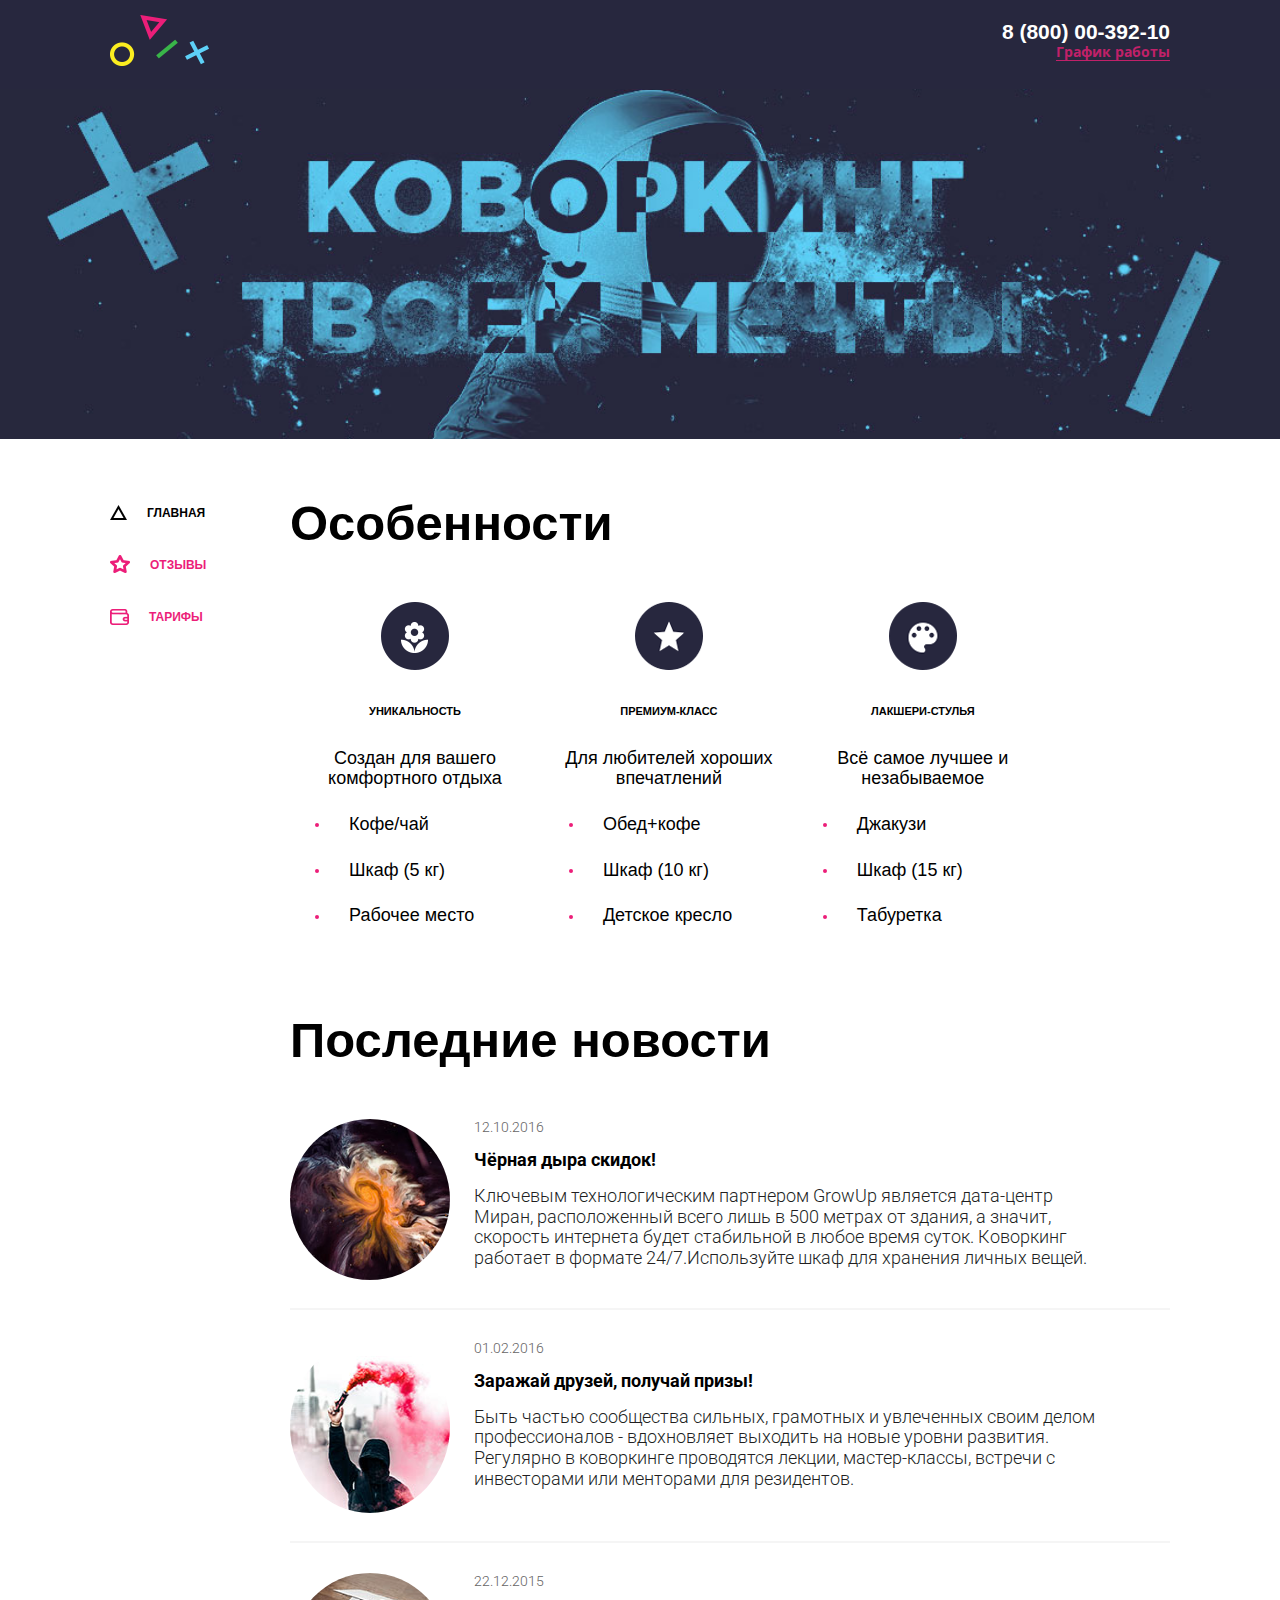
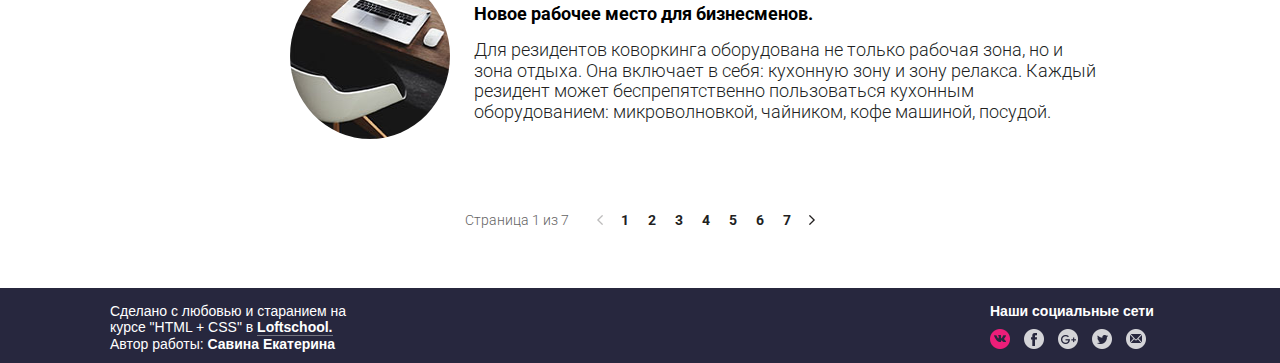
==== index.html @ 39c8d222 "feed.html" ====
<!DOCTYPE html>
<html lang="ru">
<head>
	<meta charset="UTF-8">
	<title>Document</title>
	<link rel="stylesheet" href="css/normalize.css">
	<link rel="stylesheet" href="css/main.css">
	<link href="https://fonts.googleapis.com/css?family=Open+Sans:400,700&amp;subset=cyrillic" rel="stylesheet">
	<link href="https://fonts.googleapis.com/css?family=Roboto:300,400,700&amp;subset=cyrillic" rel="stylesheet">
</head>
<body>
	<div class="wrapper">

		<header class="header">
			<div class="container">
				<a href="#" class="logo">
					<img src="img/logo/logo.png" height="51" width="99" alt="logo" class="logo__img">
				</a>
				<div class="contacts">
					<a href="tel:88000039210" class="contacts__phone">8 (800) 00-392-10</a>
					<button class="contacts__shed">График работы</button>
				</div>
			</div>
		</header>

		<div class="background"></div>

		<div class="container">
			<aside class="menu">
				<ul class="menu__list">
					<li class="menu__item"><a href="#" class="menu__link menu__link--main menu__link--active">Главная</a></li>
					<li class="menu__item"><a href="feed.html" class="menu__link menu__link--feed">Отзывы</a></li>
					<li class="menu__item"><a href="#" class="menu__link menu__link--wallet">Тарифы</a></li>
				</ul>
			</aside>
		</div>

		<main class="main">
			<div class="container clearfix">
				<div class="features">
					<h1 class="main-title">Особенности</h1>
					<div class="features__item features__item--unique">
						<span class="features__title">Уникальность</span>
						<p class="features__descr">Создан для вашего комфортного отдыха</p>
						<ul class="features__list">
							<li class="features__point">Кофе/чай</li>
							<li class="features__point">Шкаф (5 кг)</li>
							<li class="features__point">Рабочее место</li>
						</ul>
					</div>
					<div class="features__item features__item--premium">
						<span class="features__title">Премиум-класс</span>
						<p class="features__descr">Для любителей хороших впечатлений</p>
						<ul class="features__list">
							<li class="features__point">Обед+кофе</li>
							<li class="features__point">Шкаф (10 кг)</li>
							<li class="features__point">Детское кресло</li>
						</ul>
					</div>
					<div class="features__item features__item--luxury">
						<span class="features__title">Лакшери-стулья</span>
						<p class="features__descr">Всё самое лучшее и незабываемое</p>
						<ul class="features__list">
							<li class="features__point">Джакузи</li>
							<li class="features__point">Шкаф (15 кг)</li>
							<li class="features__point">Табуретка</li>
						</ul>
					</div>
				</div>
				<div class="news">
					<h1 class="main-title">Последние новости</h1>
					<ul class="news__list">
						<li class="news__item">
							<img src="img/content/news-1.jpg" alt="" class="news__img">
							<div class="news__descr">
								<span class="news__date">12.10.2016</span>
								<h2 class="news__title">Чёрная дыра скидок!</h2>
								<p class="news__text">Ключевым технологическим партнером GrowUp является дата-центр Миран, расположенный всего лишь в 500 метрах от здания, а значит, скорость интернета будет стабильной в любое время суток. Коворкинг работает в формате 24/7.Используйте шкаф для хранения личных вещей.</p>
							</div>
						</li>
						<li class="news__item">
							<img src="img/content/news-2.jpg" height="173" width="173" alt="" class="news__img">
							<div class="news__descr">
								<span class="news__date">01.02.2016</span>
								<h2 class="news__title">Заражай друзей, получай призы!</h2>
								<p class="news__text">Быть частью сообщества сильных, грамотных и увлеченных своим делом профессионалов - вдохновляет выходить на новые уровни развития. Регулярно в коворкинге проводятся лекции, мастер-классы, встречи с инвесторами или менторами для резидентов.</p>
							</div>
						</li>
						<li class="news__item">
							<img src="img/content/news-3.jpg" height="166" width="166" alt="" class="news__img">
							<div class="news__descr">
								<span class="news__date">22.12.2015</span>
								<h2 class="news__title">Новое рабочее место для бизнесменов.</h2>
								<p class="news__text">Для резидентов коворкинга оборудована не только рабочая зона, но и зона отдыха. Она включает в себя: кухонную зону и зону релакса.
								Каждый резидент может беспрепятственно пользоваться кухонным оборудованием: микроволновкой, чайником, кофе машиной, посудой.</p>
							</div>
						</li>
					</ul>
				</div>
				<div class="pag">
					<p class="pag__descr">Страница 1 из 7</p>
					<nav class="pag__numbers">
						<ul class="pag__list">
							<li class="pag__item"><a href="#" class="pag__link">1</a></li>
							<li class="pag__item"><a href="#" class="pag__link">2</a></li>
							<li class="pag__item"><a href="#" class="pag__link">3</a></li>
							<li class="pag__item"><a href="#" class="pag__link">4</a></li>
							<li class="pag__item"><a href="#" class="pag__link">5</a></li>
							<li class="pag__item"><a href="#" class="pag__link">6</a></li>
							<li class="pag__item"><a href="#" class="pag__link">7</a></li>
						</ul>
					</nav>
				</div>
			</div>
		</main>

		<footer class="footer">
			<div class="container clearfix">
				<div class="footer__text">
					<p class="author">Сделано с любовью и старанием на курсе "HTML + CSS" в <span class="author--bold author--border">Loftschool.</span></p> 
					<p class="author">Автор работы: <span class="author--bold">Савина Екатерина</span></p>
				</div>
				<a href="#" class="logo logo--footer">
					<img src="img/logo/logo.png" height="51" width="99" alt="logo" class="logo__img logo__img--footer">
				</a>
				<div class="social">
					<ul class="social__list">Наши социальные сети
						<li class="social__item"><a href="" class="social__item social__item--vk"></a></li>
						<li class="social__item"><a href="" class="social__item social__item--fb"></a></li>
						<li class="social__item"><a href="" class="social__item social__item--gg"></a></li>
						<li class="social__item"><a href="" class="social__item social__item--tw"></a></li>
						<li class="social__item"><a href="" class="social__item social__item--mail"></a></li>
					</ul>
				</div>
			</div>
		</footer>
	</div>
</body>
</html>
---- css/main.css ----
@font-face {
  font-family: 'GothamPro-Bold';
  src: url('GothamPro-Bold.eot?#iefix') format('embedded-opentype'),  url('GothamPro-Bold.otf')  format('opentype'),
	     url('GothamPro-Bold.woff') format('woff'), url('GothamPro-Bold.ttf')  format('truetype'), url('GothamPro-Bold.svg#GothamPro-Bold') format('svg');
  font-weight: bold;
  font-style: normal;
  font-display: optional;
}

@font-face {
  font-family: 'GothamPro-Light';
  src: url('GothamPro-Light.eot?#iefix') format('embedded-opentype'),  url('GothamPro-Light.otf')  format('opentype'),
	     url('GothamPro-Light.woff') format('woff'), url('GothamPro-Light.ttf')  format('truetype'), url('GothamPro-Light.svg#GothamPro-Light') format('svg');
  font-weight: 300;
  font-style: normal;
  font-display: optional;
}

@font-face {
  font-family: 'GothamPro-LightItalic';
  src: url('GothamPro-LightItalic.eot?#iefix') format('embedded-opentype'),  url('GothamPro-LightItalic.otf')  format('opentype'),
	     url('GothamPro-LightItalic.woff') format('woff'), url('GothamPro-LightItalic.ttf')  format('truetype'), url('GothamPro-LightItalic.svg#GothamPro-LightItalic') format('svg');
  font-weight: 300;
  font-style: italic;
  font-display: optional;
}

.clearfix::after {
  content: "";
  display: table;
  clear: both;
}

*{
	box-sizing: border-box;
}

body{
  font-family: 'GothamPro', Arial, sans-serif;
  font-size: 14px;
  -webkit-webkit-font-smoothing: antialiased;
  -moz-osx-font-smoothing: grayscale;
  margin: 0; /* убрать, когда подключим reset.css */
}

.wrapper{
	overflow: hidden;
	min-width: 1100px;
}

.container{
	width: 1060px;
	margin: 0 auto;
}

ul{
	list-style: none;
	margin: 0;
	padding: 0;
}

p, h1{
	padding: 0;
	margin: 0;
}

.header, .footer{
	background: #27273e;
	min-height: 75px;
	padding-top: 15px;
}

.header{
	padding-bottom: 20px;
}

.logo{
	display: inline-block;
}

.contacts{
	display: inline-block;
	text-align: right;
	float: right;
	margin-top: 5px;
}

.contacts__phone{
	color: #fff;
	text-decoration: none;
	font-size: 21px;
	font-weight: bold;
	display: block;
}

.contacts__shed{
	color: #c02169;
	font-weight: 700;
	font-size: 14px;
	font-family: 'Open Sans', sans-serif;
	background-color: transparent;
	border: none;
	padding: 0;
	border-bottom: 1px solid;
	outline: none;
}

.background{
	background: url(../img/decor/background.jpg) center center no-repeat; 
	background-size: cover;
	min-height: 350px;
}

.menu{
	width: 160px;
	float: left;
	padding-top: 65px;
}

.menu__list{
	padding: 0;
	margin: 0;
}

.menu__item{
	margin-bottom: 35px;
}

.menu__link{
	text-decoration: none;
	font-size: 12px;
	font-weight: bold;
	text-transform: uppercase;
	color: #ec1e79;
}

.menu__link--active{
	color: #000;
}

.menu__link:before{
	content: "";
	display: inline-block;
	vertical-align: middle;
	margin-right: 20px;
	margin-top: -3px;
}

.menu__link--main:before{
	background: url(../img/icons/main.png);
	width: 17px;
	height: 15px;
}

.menu__link--feed:before{
	background: url(../img/icons/feed.png);
	width: 20px;
	height: 18px;
}

.menu__link--wallet:before{
	background: url(../img/icons/wallet.png);
	width: 19px;
	height: 16px;
}

.main{
	padding-top: 65px;
}

.features, .news, .pages{
	width: 880px;
	float: right;
}

.main-title{
	font-size: 49px;
	font-weight: bold;
	display: block;
	line-height: 38px;
	margin-bottom: 60px;
}

.main-title--form{
	margin-bottom: 30px;
}

.features__item{
	width: 250px;
	display: inline-block;
	vertical-align: top;
	margin-bottom: 95px;
}

.features__item:before{
	content: "";
	display: block;
	margin: 0 auto;
}

.features__item--unique:before{
	background: url(../img/icons/unique.png);
	width: 68px;
	height: 68px;
}

.features__item--premium:before{
	background: url(../img/icons/premium.png);
	width: 68px;
	height: 68px;
}

.features__item--luxury:before{
	background: url(../img/icons/luxury.png);
	width: 68px;
	height: 68px;
}

.features__title{
	display: block;
	text-align: center;
	margin-top: 35px;
	text-transform: uppercase;
	font-size: 11px;
	font-weight: bold;
}

.features__descr{
	font-size: 18px;
	text-align: center;
	margin-top: 30px;
	margin-bottom: 25px;
}

.features__list{
	font-size: 18px;
}

.features__point{
	margin-bottom: 25px;
	margin-left: 25px;
}

.features__point:last-child{
	margin-bottom: 0;
}

.features__point:before{
	content: "";
	display: inline-block;
	vertical-align: middle;
	width: 4px;
	height: 4px;
	border-radius: 50%;
	background: #ec1e79;
	margin-right: 30px;
}

.news{
	margin-bottom: 70px;
}

.news__item{
	padding-bottom: 25px;
	border-bottom: 2px #f5f5f5 solid;
	margin-bottom: 30px;
}

.news__item:last-child{
	border-bottom: none;
	margin-bottom: 0;
	padding-bottom: 0;
}

.news__img{
	width: 160px;
	border-radius: 50%;
	margin-right: 20px;
}

.news__descr{
	width: 630px;
	display: inline-block;
	vertical-align: top;
	font-family: 'Roboto', sans-serif;
}

.news__date{
	font-size: 14px;
	color: #656464;
	font-weight: 300;
}

.news__title{
	font-weight: 700;
	font-size: 18px;
}

.news__text{
	font-size: 18px;
	color: #221f1f;
	font-weight: 300;
}

.pag{
	width: 350px;
	margin: 0 auto;
	font-family: 'Roboto', sans-serif;
	margin-bottom: 60px;
}

.pag__descr{
	color: #656464;
	font-size: 14px;
	font-weight: 300;
	margin-bottom: 0;
	display: inline-block;
}

.pag__numbers{
	color: #221f1f;
	font-weight: 700;
	float: right;
}

.pag__item{
	display: inline-block;
}

.pag__item:first-child:before{
	content: "";
	display: inline-block;
	background: url(../img/icons/left.png); 
	width: 6px;
	height: 10px;
	margin-right: 10px;
}

.pag__item:last-child:after{
	content: "";
	display: inline-block;
	background: url(../img/icons/right.png); 
	width: 6px;
	height: 10px;
	margin-left: 10px;
}

.pag__link{
	text-decoration: none;
	color: #221f1f;
	font-size: 14px;
	font-weight: 700;
	background-color: #fff;
	padding: 7px 8px;
}

.pag__link:hover{
	color: #fff;
	background-color: #221f1f;
	padding: 7px 8px;
	border-radius: 5px;
}

.footer{
	padding-top: 15px;
}

.footer__text{
	font-size: 14px;
	color: #fff;
	font-weight: 400;
	width: 270px;
	float: left;
}

.author--bold{
	font-weight: 700;
}

.author--border{
	border-bottom: 1px #74747f solid;
}

.social{
	width: 180px;
}

.logo--footer{
	width: 610px;
}

.logo__img--footer{
	padding-left: 210px;
}

.social{
	width: 180px;
	float: right;
}

.social__list{
	color: #fff;
	font-size: 14px;
	font-weight: 700;
}

.social__item{
	display: inline-block;
}

.social__item--vk{
	background: url(../img/icons/vk.png);
	width: 20px;
	height: 20px;
	margin-top: 10px;
	margin-right: 10px;
}

.social__item--fb{
	background: url(../img/icons/fb.png);
	width: 20px;
	height: 20px;
	margin-top: 10px;
	margin-right: 10px;
}

.social__item--gg {
	background: url(../img/icons/g+.png);
	width: 20px;
	height: 20px;
	margin-top: 10px;
	margin-right: 10px;
}

.social__item--tw{
	background: url(../img/icons/tw.png);
	width: 20px;
	height: 20px;
	margin-top: 10px;
	margin-right: 10px;
}

.social__item--mail{
	background: url(../img/icons/mail.png);
	width: 20px;
	height: 20px;
	margin-top: 10px;
	margin-right: 10px;
}

.backgr-feed{
	background: url(../img/decor/backgr-feed.jpg) center center no-repeat; 
	background-size: cover;
	min-height: 174px;
	padding-top: 45px;
}

.action{
	display: block;
	width: 620px;
	margin: 0 auto;
	font-size: 18px;
	color: #fff;
	font-weight: 300;
	line-height: 30px;
}

.action--pink{
	color: #ec1e79;
}

.form-feed{
	width: 700px;
	margin: 0 auto;
	background-color: #f5f5f5;
	margin-top: 55px;
	padding-top: 50px;
	padding-left: 70px;
	margin-bottom: 50px;
	padding-bottom: 40px;
}

.form__element{
	width: 270px;
	float: left;
	margin-right: 20px;
	margin-bottom: 20px;
}

.form__element:last-child{
	margin-right: 0;
}

.form__element--right{
	text-align: right;
}

.form__title, .form__input{
	display: block;
}

.form__title{
	font-size: 14px;
	color: #221f1f;
	padding-bottom: 10px;
}

.form__input{
	width: 270px;
	height: 50px;
	border: none;
	outline-color: #ec1e79;
}

.form__element--text{
	width: 560px;
}

.form__input--text{
	width: 560px;
	min-height: 90px;
}

.form__radio{
	display: inline-block;
	margin-right: 20px;
}

.form__radio-text{
	margin-right: 5px;
}

.form__submit{
	background-color: #27273e;
	padding: 17px 20px;
	color: #fff;
	text-transform: uppercase;
	font-size: 12px;
	font-weight: 700;
}
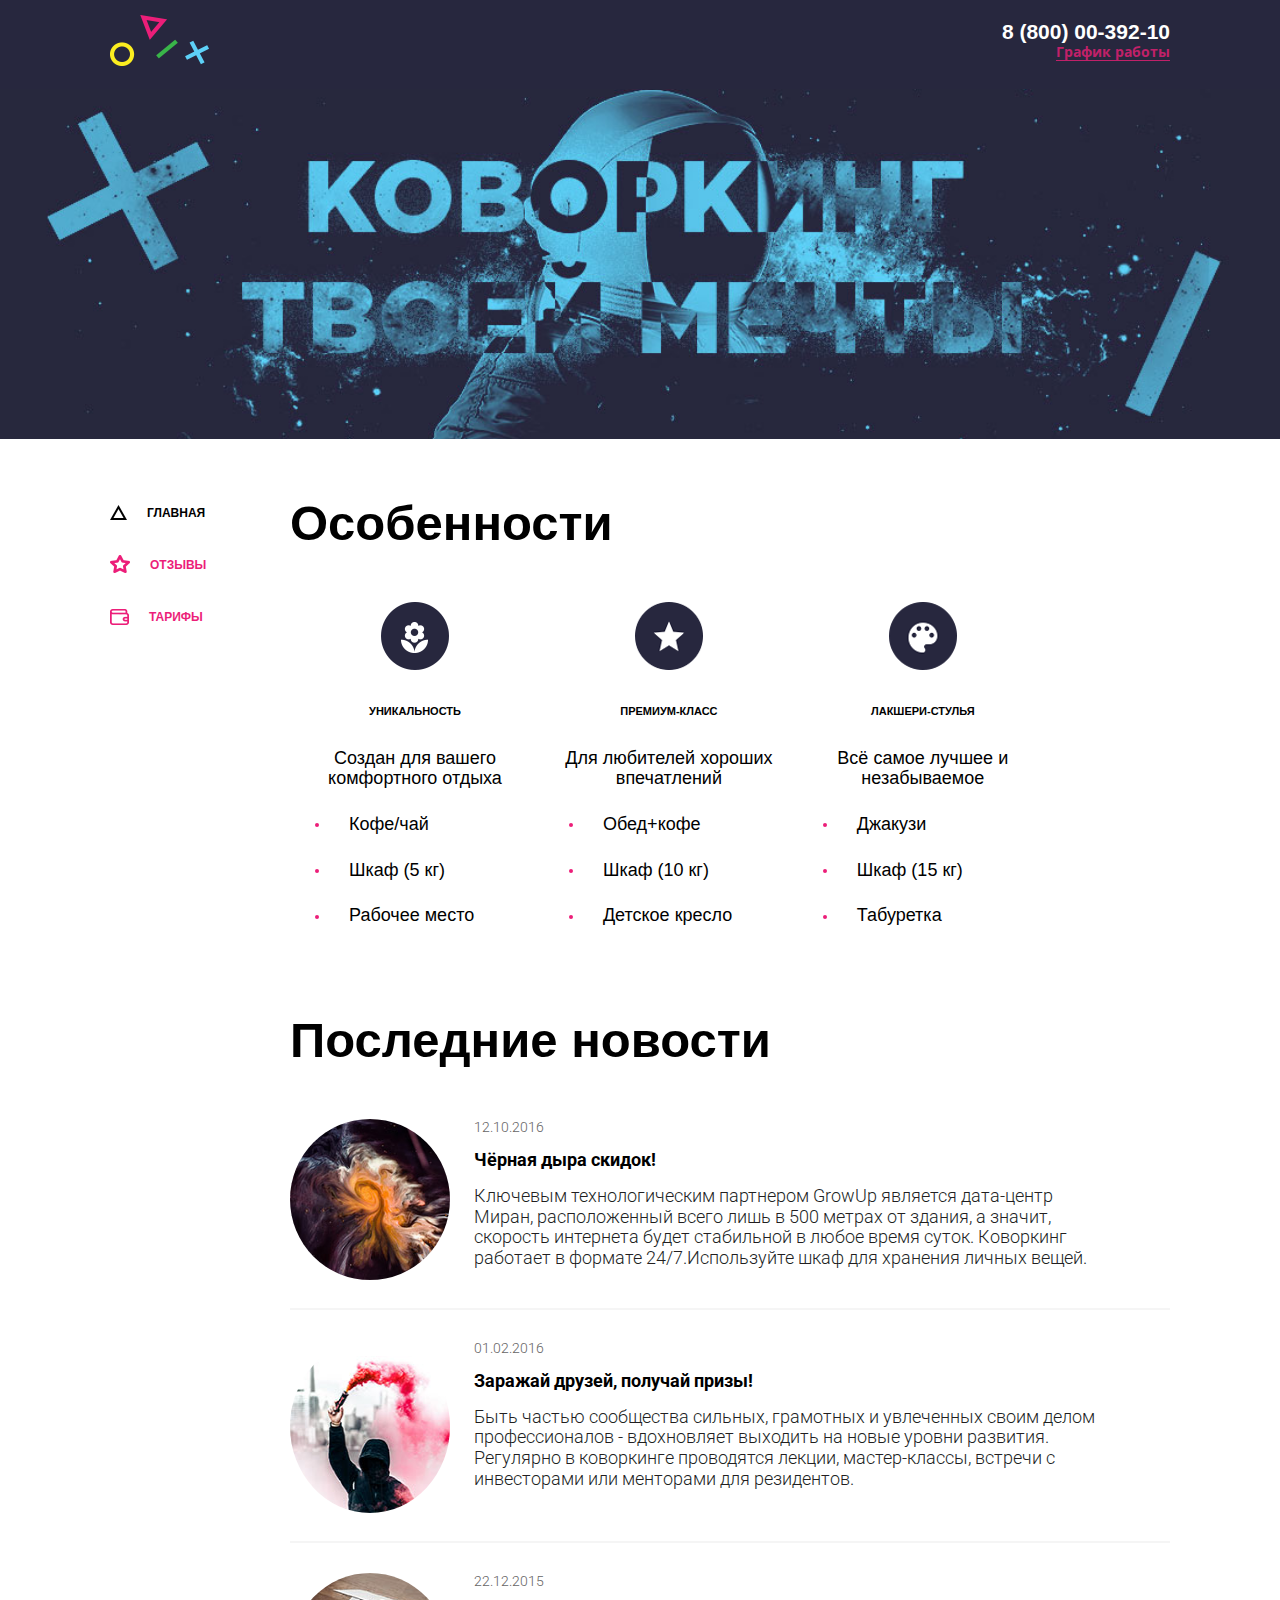
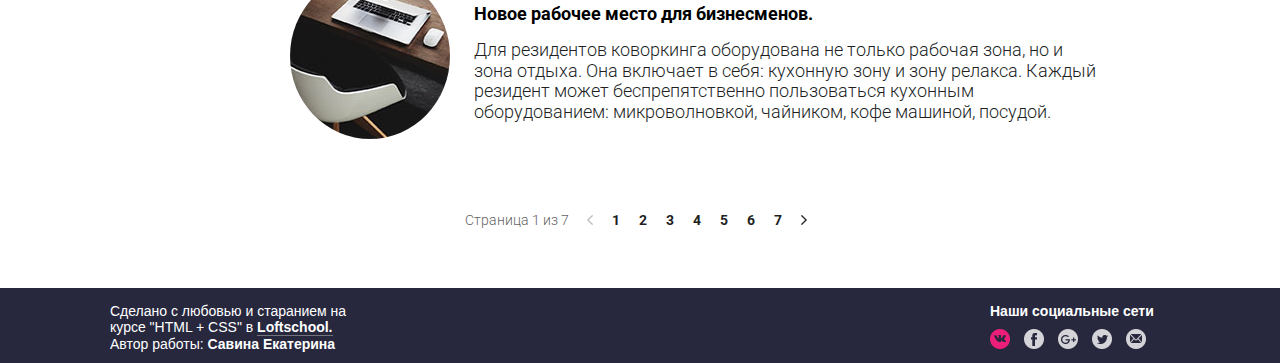
==== commit 05c7029f: "feed edits" ====
--- a/index.html
+++ b/index.html
@@ -27,11 +27,13 @@
 
 		<div class="container">
 			<aside class="menu">
-				<ul class="menu__list">
-					<li class="menu__item"><a href="#" class="menu__link menu__link--main menu__link--active">Главная</a></li>
-					<li class="menu__item"><a href="feed.html" class="menu__link menu__link--feed">Отзывы</a></li>
-					<li class="menu__item"><a href="#" class="menu__link menu__link--wallet">Тарифы</a></li>
-				</ul>
+				<nav class="menu__nav">
+					<ul class="menu__list">
+						<li class="menu__item"><a href="#" class="menu__link menu__link--main menu__link--active">Главная</a></li>
+						<li class="menu__item"><a href="feed.html" class="menu__link menu__link--feed">Отзывы</a></li>
+						<li class="menu__item"><a href="#" class="menu__link menu__link--wallet">Тарифы</a></li>
+					</ul>
+				</nav>
 			</aside>
 		</div>
 
@@ -101,6 +103,7 @@
 					<p class="pag__descr">Страница 1 из 7</p>
 					<nav class="pag__numbers">
 						<ul class="pag__list">
+							<a href="#" class="pag__link-no-hover"><img src="img/icons/left.png" height="10" width="6" alt="" class="pag__left"></a>
 							<li class="pag__item"><a href="#" class="pag__link">1</a></li>
 							<li class="pag__item"><a href="#" class="pag__link">2</a></li>
 							<li class="pag__item"><a href="#" class="pag__link">3</a></li>
@@ -108,6 +111,7 @@
 							<li class="pag__item"><a href="#" class="pag__link">5</a></li>
 							<li class="pag__item"><a href="#" class="pag__link">6</a></li>
 							<li class="pag__item"><a href="#" class="pag__link">7</a></li>
+							<a href="#" class="pag__link-no-hover"><img src="img/icons/right.png" alt="" class="pag__right"></a>
 						</ul>
 					</nav>
 				</div>
--- a/css/main.css
+++ b/css/main.css
@@ -327,25 +327,7 @@
 	display: inline-block;
 }
 
-.pag__item:first-child:before{
-	content: "";
-	display: inline-block;
-	background: url(../img/icons/left.png); 
-	width: 6px;
-	height: 10px;
-	margin-right: 10px;
-}
-
-.pag__item:last-child:after{
-	content: "";
-	display: inline-block;
-	background: url(../img/icons/right.png); 
-	width: 6px;
-	height: 10px;
-	margin-left: 10px;
-}
-
-.pag__link{
+.pag__link, .pag__link-no-hover{
 	text-decoration: none;
 	color: #221f1f;
 	font-size: 14px;
@@ -510,6 +492,7 @@
 	height: 50px;
 	border: none;
 	outline-color: #ec1e79;
+	padding-left: 10px;
 }
 
 .form__element--text{
@@ -519,6 +502,7 @@
 .form__input--text{
 	width: 560px;
 	min-height: 90px;
+	padding-top: 10px;
 }
 
 .form__radio{
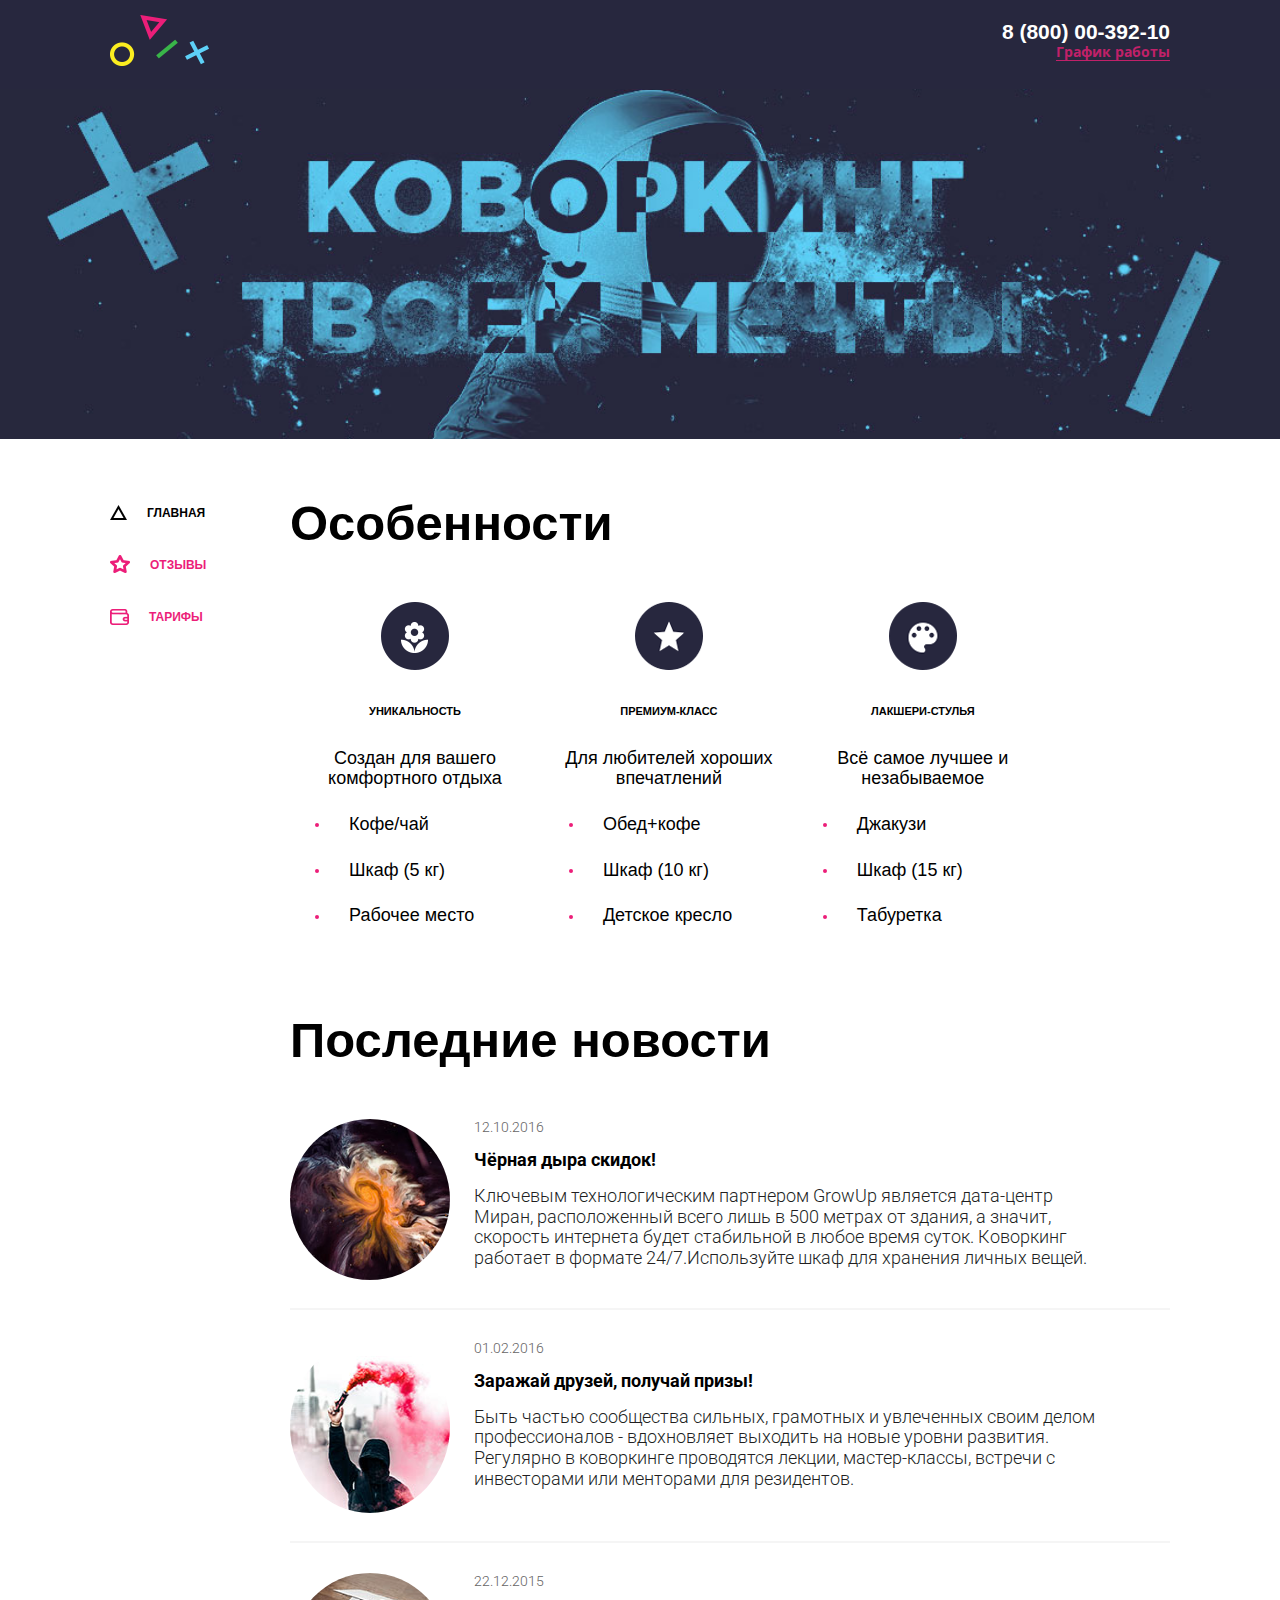
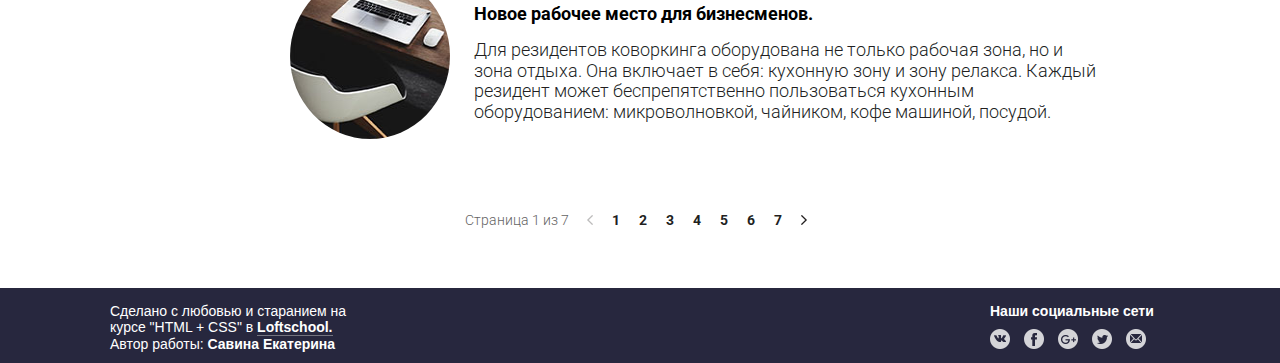
==== commit 308c8db2: "hover" ====
--- a/index.html
+++ b/index.html
@@ -10,6 +10,8 @@
 </head>
 <body>
 	<div class="wrapper">
+
+		<!-- header -->
 
 		<header class="header">
 			<div class="container">
@@ -25,6 +27,8 @@
 
 		<div class="background"></div>
 
+		<!-- main menu -->
+
 		<div class="container">
 			<aside class="menu">
 				<nav class="menu__nav">
@@ -39,6 +43,9 @@
 
 		<main class="main">
 			<div class="container clearfix">
+
+				<!-- features -->
+
 				<div class="features">
 					<h1 class="main-title">Особенности</h1>
 					<div class="features__item features__item--unique">
@@ -69,6 +76,9 @@
 						</ul>
 					</div>
 				</div>
+
+				<!-- news -->
+
 				<div class="news">
 					<h1 class="main-title">Последние новости</h1>
 					<ul class="news__list">
@@ -99,6 +109,9 @@
 						</li>
 					</ul>
 				</div>
+
+				<!-- pagination -->
+
 				<div class="pag">
 					<p class="pag__descr">Страница 1 из 7</p>
 					<nav class="pag__numbers">
@@ -118,15 +131,20 @@
 			</div>
 		</main>
 
+		<!-- footer -->
+
 		<footer class="footer">
 			<div class="container clearfix">
 				<div class="footer__text">
-					<p class="author">Сделано с любовью и старанием на курсе "HTML + CSS" в <span class="author--bold author--border">Loftschool.</span></p> 
+					<p class="author">Сделано с любовью и старанием на курсе "HTML + CSS" в <a href="https://loftschool.com" class="author--bold author--border" target="blank">Loftschool.</a></p> 
 					<p class="author">Автор работы: <span class="author--bold">Савина Екатерина</span></p>
 				</div>
 				<a href="#" class="logo logo--footer">
 					<img src="img/logo/logo.png" height="51" width="99" alt="logo" class="logo__img logo__img--footer">
 				</a>
+
+				<!-- social -->
+				
 				<div class="social">
 					<ul class="social__list">Наши социальные сети
 						<li class="social__item"><a href="" class="social__item social__item--vk"></a></li>
--- a/css/main.css
+++ b/css/main.css
@@ -361,6 +361,8 @@
 
 .author--border{
 	border-bottom: 1px #74747f solid;
+	color: #fff;
+	text-decoration: none;
 }
 
 .social{
@@ -398,6 +400,10 @@
 	margin-right: 10px;
 }
 
+.social__item--vk:hover{
+	background: url(../img/icons/vk-hover.png);
+}
+
 .social__item--fb{
 	background: url(../img/icons/fb.png);
 	width: 20px;
@@ -406,6 +412,10 @@
 	margin-right: 10px;
 }
 
+.social__item--fb:hover{
+	background: url(../img/icons/fb-hover.png);
+}
+
 .social__item--gg {
 	background: url(../img/icons/g+.png);
 	width: 20px;
@@ -414,6 +424,10 @@
 	margin-right: 10px;
 }
 
+.social__item--gg:hover{
+	background: url(../img/icons/g+-hover.png);
+}
+
 .social__item--tw{
 	background: url(../img/icons/tw.png);
 	width: 20px;
@@ -422,12 +436,20 @@
 	margin-right: 10px;
 }
 
+.social__item--tw:hover{
+	background: url(../img/icons/tw-hover.png);
+}
+
 .social__item--mail{
 	background: url(../img/icons/mail.png);
 	width: 20px;
 	height: 20px;
 	margin-top: 10px;
 	margin-right: 10px;
+}
+
+.social__item--mail:hover{
+	background: url(../img/icons/mail-hover.png);
 }
 
 .backgr-feed{
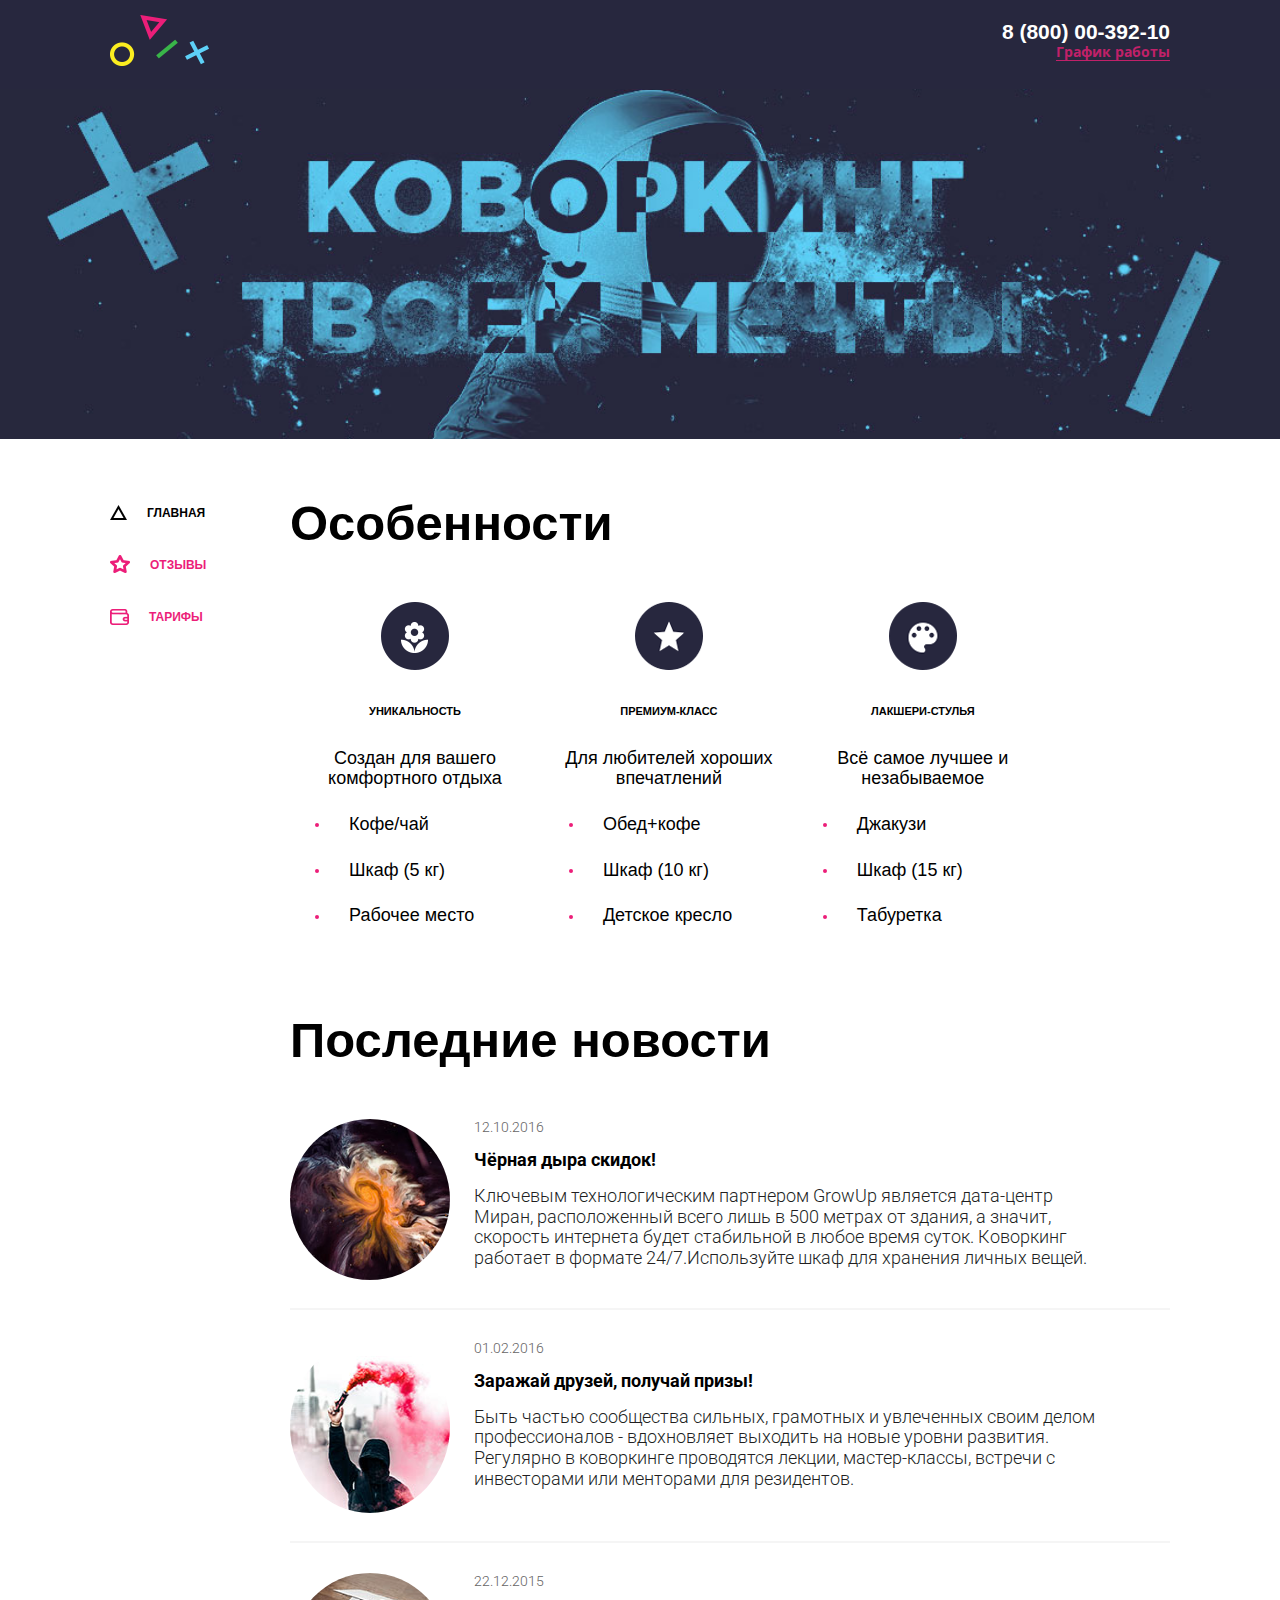
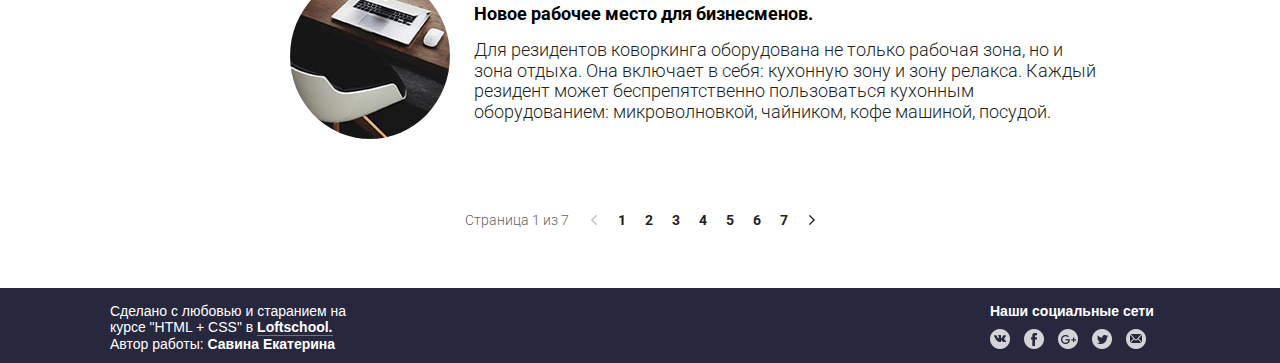
==== commit 3c6e0f7d: "labels, pag" ====
--- a/index.html
+++ b/index.html
@@ -115,8 +115,8 @@
 				<div class="pag">
 					<p class="pag__descr">Страница 1 из 7</p>
 					<nav class="pag__numbers">
+						<a href="#" class="pag__left"></a>
 						<ul class="pag__list">
-							<a href="#" class="pag__link-no-hover"><img src="img/icons/left.png" height="10" width="6" alt="" class="pag__left"></a>
 							<li class="pag__item"><a href="#" class="pag__link">1</a></li>
 							<li class="pag__item"><a href="#" class="pag__link">2</a></li>
 							<li class="pag__item"><a href="#" class="pag__link">3</a></li>
@@ -124,8 +124,8 @@
 							<li class="pag__item"><a href="#" class="pag__link">5</a></li>
 							<li class="pag__item"><a href="#" class="pag__link">6</a></li>
 							<li class="pag__item"><a href="#" class="pag__link">7</a></li>
-							<a href="#" class="pag__link-no-hover"><img src="img/icons/right.png" alt="" class="pag__right"></a>
 						</ul>
+						<a href="#" class="pag__right"></a>
 					</nav>
 				</div>
 			</div>
@@ -136,15 +136,15 @@
 		<footer class="footer">
 			<div class="container clearfix">
 				<div class="footer__text">
-					<p class="author">Сделано с любовью и старанием на курсе "HTML + CSS" в <a href="https://loftschool.com" class="author--bold author--border" target="blank">Loftschool.</a></p> 
-					<p class="author">Автор работы: <span class="author--bold">Савина Екатерина</span></p>
+					<p class="author">Сделано с любовью и старанием на курсе "HTML + CSS" в <a href="https://loftschool.com" class="author author--bold author--border" target="blank">Loftschool.</a></p> 
+					<p class="author">Автор работы: <span class="author author--bold">Савина Екатерина</span></p>
 				</div>
 				<a href="#" class="logo logo--footer">
 					<img src="img/logo/logo.png" height="51" width="99" alt="logo" class="logo__img logo__img--footer">
 				</a>
 
 				<!-- social -->
-				
+
 				<div class="social">
 					<ul class="social__list">Наши социальные сети
 						<li class="social__item"><a href="" class="social__item social__item--vk"></a></li>
--- a/css/main.css
+++ b/css/main.css
@@ -323,11 +323,31 @@
 	float: right;
 }
 
+.pag__left{
+	display: inline-block;
+	background: url(../img/icons/left.png);
+	width: 6px;
+	height: 10px;
+	margin-right: 10px;
+}
+
+.pag__right{
+	display: inline-block;
+	background: url(../img/icons/right.png);
+	width: 6px;
+	height: 10px;
+	margin-left: 10px;
+}
+
+.pag__list{
+	display: inline-block;
+}
+
 .pag__item{
 	display: inline-block;
 }
 
-.pag__link, .pag__link-no-hover{
+.pag__link{
 	text-decoration: none;
 	color: #221f1f;
 	font-size: 14px;
@@ -471,6 +491,7 @@
 
 .action--pink{
 	color: #ec1e79;
+	display: inline;
 }
 
 .form-feed{
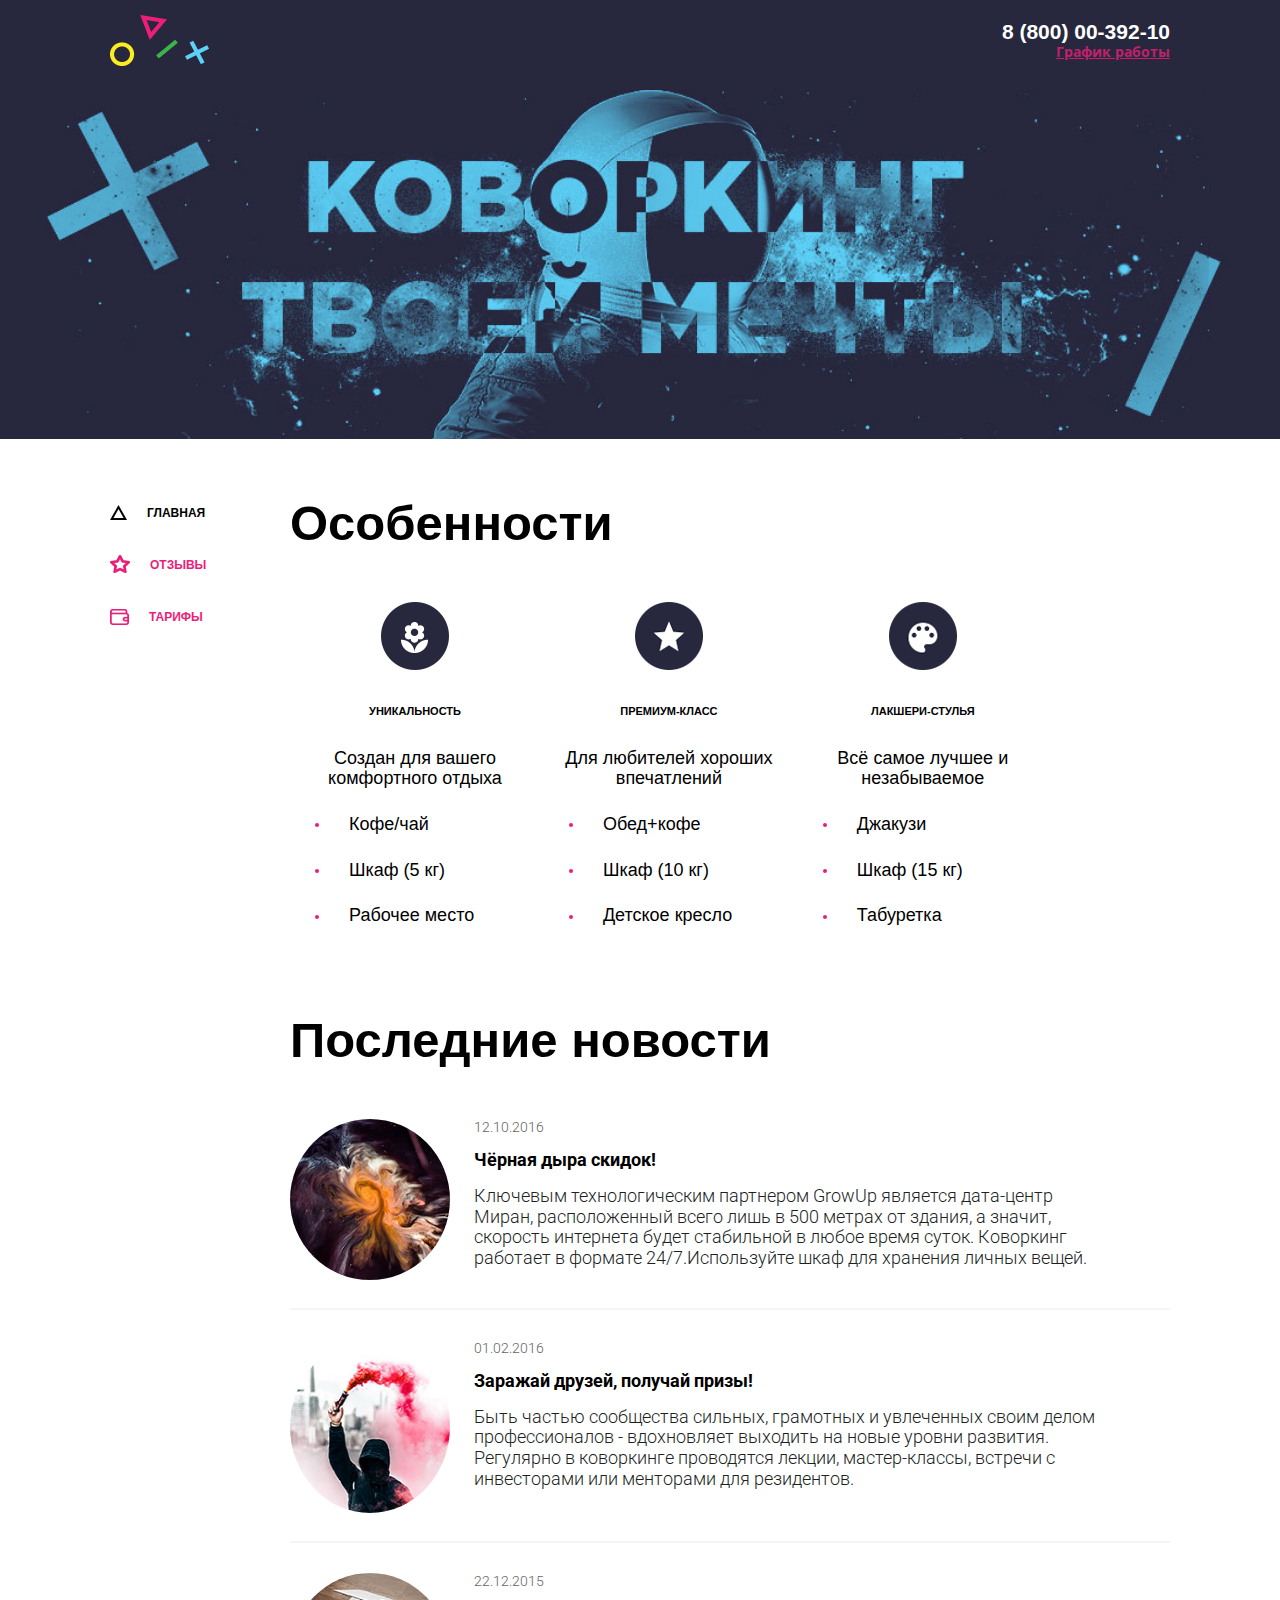
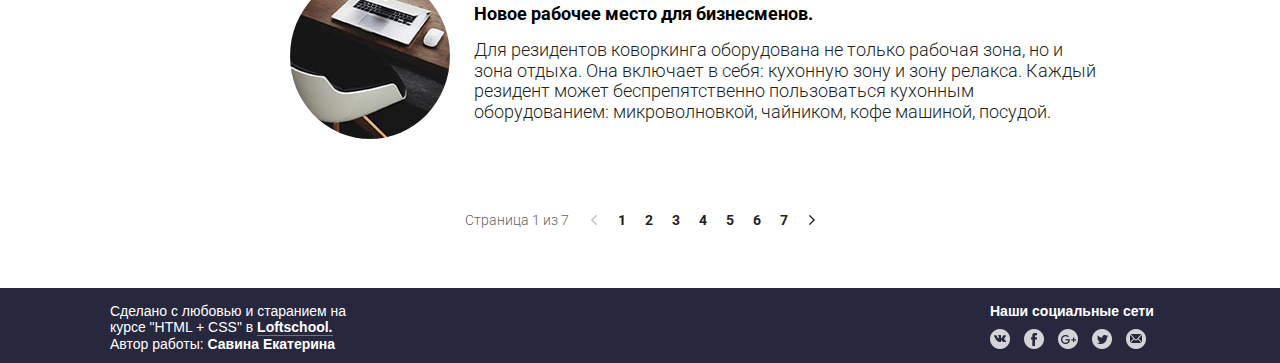
==== commit ad517fd1: "dropdown" ====
--- a/index.html
+++ b/index.html
@@ -20,7 +20,15 @@
 				</a>
 				<div class="contacts">
 					<a href="tel:88000039210" class="contacts__phone">8 (800) 00-392-10</a>
-					<button class="contacts__shed">График работы</button>
+					<div class="contacts__shed">
+						<a href="#" class="trigger">График работы</a>
+						<div class="dropdown">
+							<ul class="contacts__list">
+								<li class="contacts__item contacts__item--time">пн-вс: 09:00-20:00</li>
+								<li class="contacts__item">обед: 14:00-14:30</li>
+							</ul>
+						</div>
+					</div>
 				</div>
 			</div>
 		</header>
@@ -33,9 +41,9 @@
 			<aside class="menu">
 				<nav class="menu__nav">
 					<ul class="menu__list">
-						<li class="menu__item"><a href="#" class="menu__link menu__link--main menu__link--active">Главная</a></li>
+						<li class="menu__item"><a href="#" class="menu__link menu__link--main menu__link--active menu__link--main-active">Главная</a></li>
 						<li class="menu__item"><a href="feed.html" class="menu__link menu__link--feed">Отзывы</a></li>
-						<li class="menu__item"><a href="#" class="menu__link menu__link--wallet">Тарифы</a></li>
+						<li class="menu__item"><a href="#" class="menu__link menu__link--prices">Тарифы</a></li>
 					</ul>
 				</nav>
 			</aside>
--- a/css/main.css
+++ b/css/main.css
@@ -94,15 +94,43 @@
 }
 
 .contacts__shed{
+	display: inline-block;
+	position: relative;
+	
+}
+
+.contacts__shed:hover .dropdown{
+	display: block;
+}
+
+.trigger{
+	display: block;
+	min-width: 160px;
 	color: #c02169;
 	font-weight: 700;
 	font-size: 14px;
 	font-family: 'Open Sans', sans-serif;
-	background-color: transparent;
-	border: none;
 	padding: 0;
-	border-bottom: 1px solid;
-	outline: none;
+}
+
+.dropdown{
+	background-color: #fff;
+	padding: 20px 15px;
+	margin-top: 30px;
+	box-shadow: 3px 3px 3px rgba(0,0,0,0.5);
+	position: absolute;
+	display: none;
+	right: 0;
+}
+
+.contacts__item{
+	color: #221f1f;
+}
+
+.contacts__item--time{
+	color: #ec1e79;
+	font-weight: 700;
+	margin-bottom: 10px;
 }
 
 .background{
@@ -152,23 +180,35 @@
 	height: 15px;
 }
 
+.menu__link--main-active:before{
+	background: url(../img/icons/main-active.png);
+}
+
 .menu__link--feed:before{
 	background: url(../img/icons/feed.png);
 	width: 20px;
 	height: 18px;
 }
 
-.menu__link--wallet:before{
+.menu__link--feed-active:before{
+	background: url(../img/icons/feed-active.png);
+}
+
+.menu__link--prices:before{
 	background: url(../img/icons/wallet.png);
 	width: 19px;
 	height: 16px;
 }
 
+.menu__link--prices-active:before{
+	background: url(../img/icons/wallet-active.png);
+}
+
 .main{
 	padding-top: 65px;
 }
 
-.features, .news, .pages{
+.features, .news, .pages, .prices, .partners{
 	width: 880px;
 	float: right;
 }
@@ -470,6 +510,40 @@
 
 .social__item--mail:hover{
 	background: url(../img/icons/mail-hover.png);
+}
+
+.bread{
+	width: 880px;
+	float: right;
+	margin-bottom: 30px;
+}
+
+.bread__item{
+	display: inline-block;
+/*	font-size: 14px;
+	font-style: italic;
+	color: #ec1e79;*/
+}
+
+.bread__link{
+	font-size: 14px;
+	font-style: italic;
+	color: #ec1e79;
+}
+
+.bread__link:after{
+	content: "/";
+	display: inline-block;
+	margin-left: 5px;
+}
+
+.bread__link--active{
+	color: #221f1f;
+	text-decoration: none;
+}
+
+.bread__link--active:after{
+	content: none;
 }
 
 .backgr-feed{
@@ -566,7 +640,78 @@
 	font-weight: 700;
 }
 
-
-
-
-
+.prices__item{
+	width: 250px;
+	float: left;
+	margin-right: 55px;
+	min-height: 370px;
+}
+
+.prices__item:nth-child(4), .prices__item:nth-child(7){
+	margin-right: 0;
+}
+
+/*.prices__img{
+	position: absolute;
+}*/
+
+.prices__img{
+	background: url(../img/content/prices-1.jpg);
+	/*position: absolute;*/
+}
+
+.prices__img:after{
+	content: "";
+	background-color: #27273e;
+	opacity: 0.8;
+	/*z-index: 1;*/
+	width: 250px;
+	height: 153px;
+	display: block;
+/*	position: relative;
+	top: 0;
+	left: 0;*/
+}
+
+.prices__price{
+	font-size: 18px;
+	/*position: static;*/
+	/*margin-top: 153px;*/
+	
+}
+
+.prices__descr{
+	font-size: 14px;
+}
+
+/*.prices__title{
+	position: relative;
+	display: block;
+	top: 0;
+	left: 0;
+}*/
+
+.second-title{
+	font-size: 24px;
+	color: #5dd1f8;
+	text-transform: uppercase;
+	font-weight: 700;
+	position: relative;
+	display: block;
+	top: 0;
+	left: 0;
+	/*z-index: 2;*/
+	margin: 0;
+}
+
+.partners__item{
+	width: 290px;
+	float: left;
+}
+
+
+
+
+
+
+
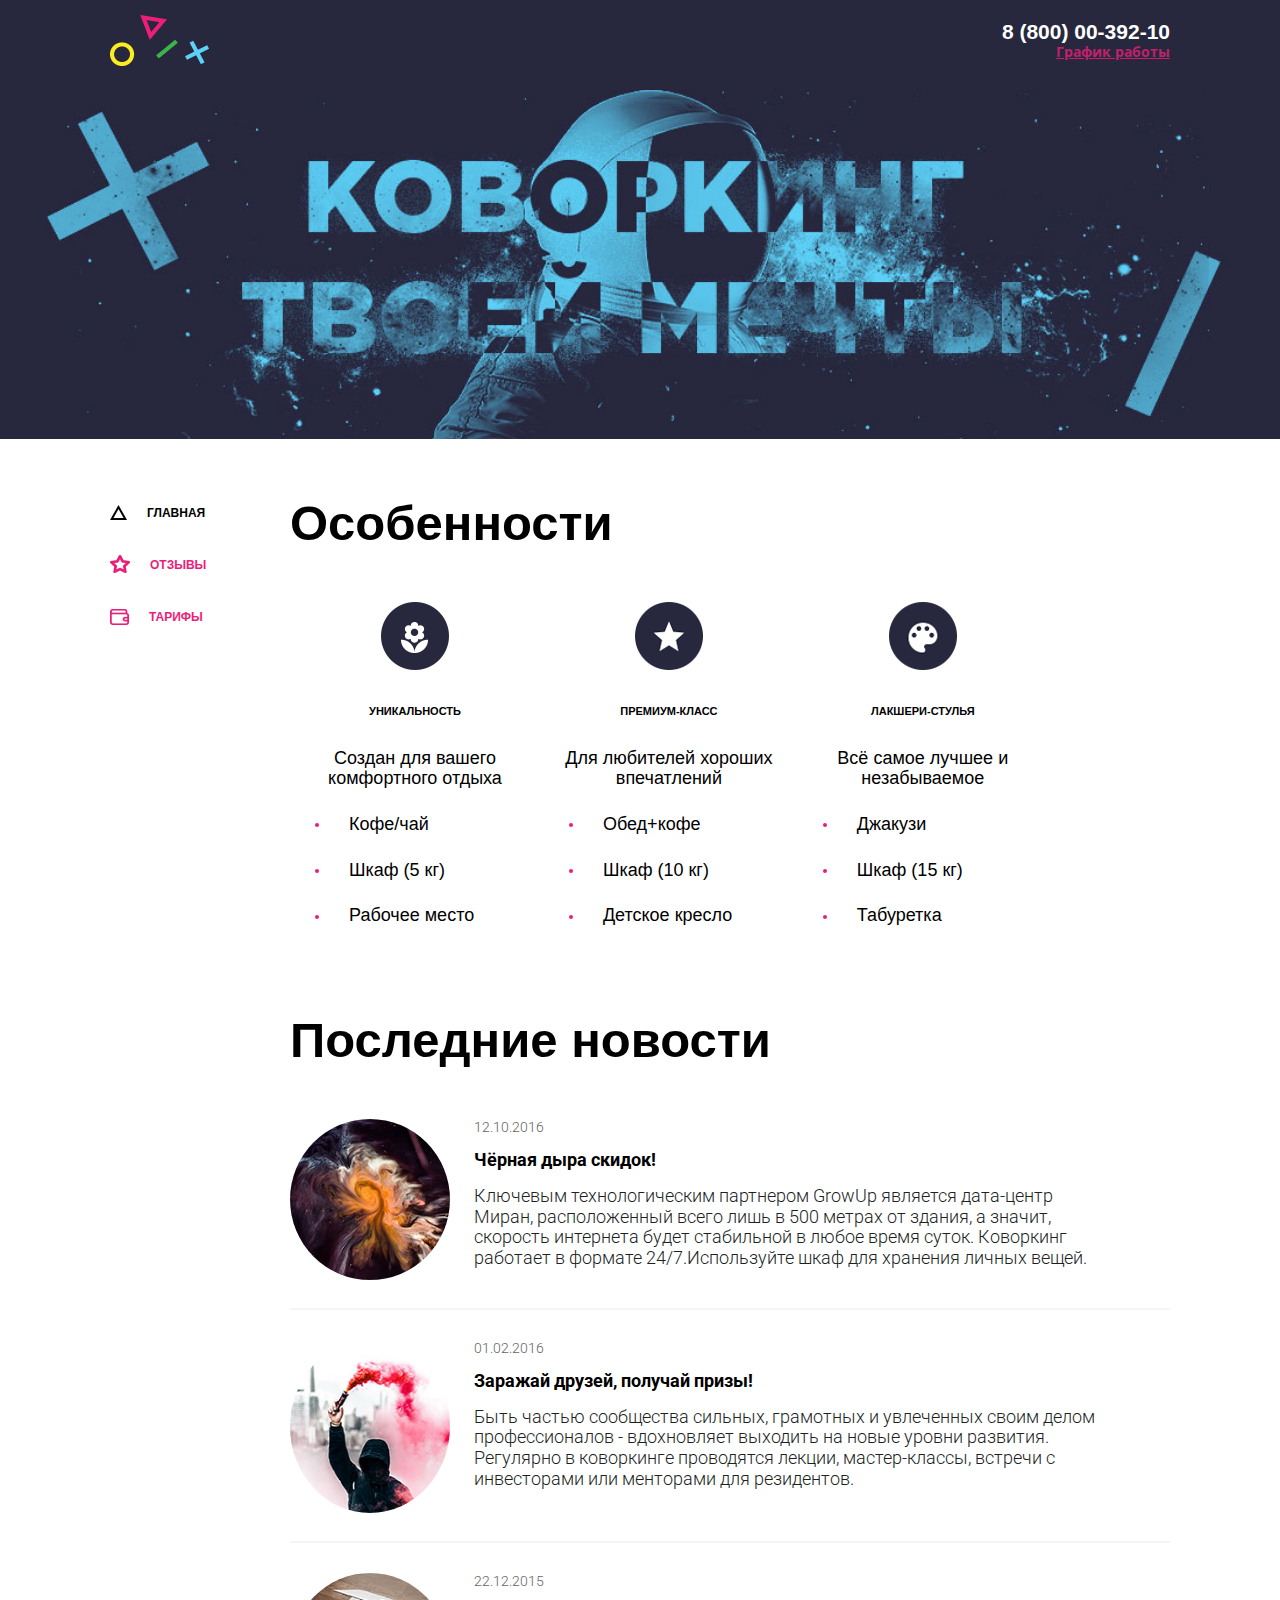
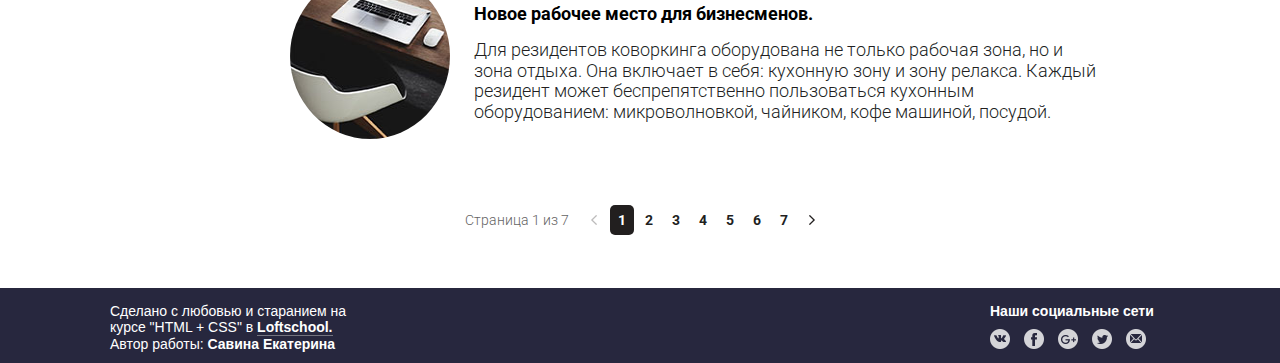
==== commit 6aa7c6c4: "fonts + edits" ====
--- a/index.html
+++ b/index.html
@@ -15,7 +15,7 @@
 
 		<header class="header">
 			<div class="container">
-				<a href="#" class="logo">
+				<a href="index.html" class="logo">
 					<img src="img/logo/logo.png" height="51" width="99" alt="logo" class="logo__img">
 				</a>
 				<div class="contacts">
@@ -43,7 +43,7 @@
 					<ul class="menu__list">
 						<li class="menu__item"><a href="#" class="menu__link menu__link--main menu__link--active menu__link--main-active">Главная</a></li>
 						<li class="menu__item"><a href="feed.html" class="menu__link menu__link--feed">Отзывы</a></li>
-						<li class="menu__item"><a href="#" class="menu__link menu__link--prices">Тарифы</a></li>
+						<li class="menu__item"><a href="prices.html" class="menu__link menu__link--prices">Тарифы</a></li>
 					</ul>
 				</nav>
 			</aside>
@@ -125,7 +125,7 @@
 					<nav class="pag__numbers">
 						<a href="#" class="pag__left"></a>
 						<ul class="pag__list">
-							<li class="pag__item"><a href="#" class="pag__link">1</a></li>
+							<li class="pag__item"><a href="#" class="pag__link pag__link--active">1</a></li>
 							<li class="pag__item"><a href="#" class="pag__link">2</a></li>
 							<li class="pag__item"><a href="#" class="pag__link">3</a></li>
 							<li class="pag__item"><a href="#" class="pag__link">4</a></li>
--- a/css/main.css
+++ b/css/main.css
@@ -1,25 +1,25 @@
 @font-face {
-  font-family: 'GothamPro-Bold';
+  font-family: 'GothamPro';
   src: url('GothamPro-Bold.eot?#iefix') format('embedded-opentype'),  url('GothamPro-Bold.otf')  format('opentype'),
-	     url('GothamPro-Bold.woff') format('woff'), url('GothamPro-Bold.ttf')  format('truetype'), url('GothamPro-Bold.svg#GothamPro-Bold') format('svg');
+	     url('../fonts/GothamPro-Bold.woff') format('woff'), url('GothamPro-Bold.ttf')  format('truetype'), url('GothamPro-Bold.svg#GothamPro-Bold') format('svg');
   font-weight: bold;
   font-style: normal;
   font-display: optional;
 }
 
 @font-face {
-  font-family: 'GothamPro-Light';
+  font-family: 'GothamPro';
   src: url('GothamPro-Light.eot?#iefix') format('embedded-opentype'),  url('GothamPro-Light.otf')  format('opentype'),
-	     url('GothamPro-Light.woff') format('woff'), url('GothamPro-Light.ttf')  format('truetype'), url('GothamPro-Light.svg#GothamPro-Light') format('svg');
+	     url('../fonts/GothamPro-Light.woff') format('woff'), url('GothamPro-Light.ttf')  format('truetype'), url('GothamPro-Light.svg#GothamPro-Light') format('svg');
   font-weight: 300;
   font-style: normal;
   font-display: optional;
 }
 
 @font-face {
-  font-family: 'GothamPro-LightItalic';
+  font-family: 'GothamPro';
   src: url('GothamPro-LightItalic.eot?#iefix') format('embedded-opentype'),  url('GothamPro-LightItalic.otf')  format('opentype'),
-	     url('GothamPro-LightItalic.woff') format('woff'), url('GothamPro-LightItalic.ttf')  format('truetype'), url('GothamPro-LightItalic.svg#GothamPro-LightItalic') format('svg');
+	     url('../fonts/GothamPro-LightItalic.woff') format('woff'), url('GothamPro-LightItalic.ttf')  format('truetype'), url('GothamPro-LightItalic.svg#GothamPro-LightItalic') format('svg');
   font-weight: 300;
   font-style: italic;
   font-display: optional;
@@ -31,12 +31,17 @@
   clear: both;
 }
 
+html, body{
+	height: 100%;
+}
+
 *{
 	box-sizing: border-box;
 }
 
 body{
   font-family: 'GothamPro', Arial, sans-serif;
+  font-weight: 300;
   font-size: 14px;
   -webkit-webkit-font-smoothing: antialiased;
   -moz-osx-font-smoothing: grayscale;
@@ -397,6 +402,13 @@
 }
 
 .pag__link:hover{
+	color: #fff;
+	background-color: #221f1f;
+	padding: 7px 8px;
+	border-radius: 5px;
+}
+
+.pag__link--active{
 	color: #fff;
 	background-color: #221f1f;
 	padding: 7px 8px;
@@ -640,78 +652,148 @@
 	font-weight: 700;
 }
 
+.prices{
+	margin-bottom: 75px;
+}
+
 .prices__item{
 	width: 250px;
 	float: left;
 	margin-right: 55px;
 	min-height: 370px;
+	text-align: center;
 }
 
 .prices__item:nth-child(4), .prices__item:nth-child(7){
 	margin-right: 0;
 }
 
-/*.prices__img{
-	position: absolute;
-}*/
-
-.prices__img{
-	background: url(../img/content/prices-1.jpg);
-	/*position: absolute;*/
-}
-
-.prices__img:after{
+.prices__img-block{
+	position: relative;
+}
+
+.prices__img-block:after{
 	content: "";
 	background-color: #27273e;
 	opacity: 0.8;
-	/*z-index: 1;*/
+	z-index: 1;
 	width: 250px;
 	height: 153px;
 	display: block;
-/*	position: relative;
-	top: 0;
-	left: 0;*/
-}
-
-.prices__price{
-	font-size: 18px;
-	/*position: static;*/
-	/*margin-top: 153px;*/
-	
-}
-
-.prices__descr{
-	font-size: 14px;
-}
-
-/*.prices__title{
-	position: relative;
-	display: block;
+	position: absolute;
 	top: 0;
 	left: 0;
-}*/
+}
+
+.prices__price{
+	line-height: 21px;
+	font-size: 18px;
+	font-weight: 700;
+	margin: 25px 40px;
+}
+
+.prices__descr{
+	font-size: 14px;
+	line-height: 21px;
+}
+
+.prices__title{
+	position: absolute;
+	display: block;
+	top: 50%;
+	left: 50%;
+	-webkit-transform: translate(-50%, -50%);
+	-moz-transform: translate(-50%, -50%);
+	-ms-transform: translate(-50%, -50%);
+	-o-transform: translate(-50%, -50%);
+	transform: translate(-50%, -50%);
+	text-align: center;
+	z-index: 2;
+}
 
 .second-title{
 	font-size: 24px;
 	color: #5dd1f8;
 	text-transform: uppercase;
 	font-weight: 700;
-	position: relative;
-	display: block;
-	top: 0;
-	left: 0;
-	/*z-index: 2;*/
 	margin: 0;
 }
 
+.second-title--vip{
+	color: #ec1e79;
+}
+
+.partners{
+	margin-bottom: 35px;
+}
+
 .partners__item{
-	width: 290px;
+	width: 250px;
 	float: left;
-}
-
-
-
-
-
-
-
+	margin-right: 20px;
+	min-height: 65px;
+	margin-bottom: 50px;
+	vertical-align: middle;
+	display: inline-block;
+	line-height: 65px;
+}
+
+.partners__img{
+	opacity: 0.7;
+	filter: grayscale(100%);
+	vertical-align: middle;
+}
+
+.partners__img:hover{
+	opacity: 1;
+	filter: none;
+}
+
+.promo{
+	width: 100%;
+	height: 100%;
+	background: url(../img/decor/backgr-main.jpg) no-repeat;
+	background-size: cover;
+	overflow: hidden;
+	text-align: center;
+}
+
+.promo:before{
+	content: "";
+	display: inline-block;
+	vertical-align: middle;
+	height: 100%;
+}
+
+.promo__container{
+	display: inline-block;
+	width: 200px;
+	vertical-align: middle;
+}
+
+.promo__logo{
+	margin-bottom: 30px;
+}
+
+.promo__button{
+	background-color: transparent;
+	padding: 15px 25px;
+	border: 5px solid #ec1e79;
+	color: #ec1e79;
+	font-size: 12px;
+	text-transform: uppercase;
+	font-weight: 700;
+	text-decoration: none;
+}
+
+.animated {
+	animation-duration: 1s;
+	animation-fill-mode: both;
+}
+
+
+
+
+
+
+
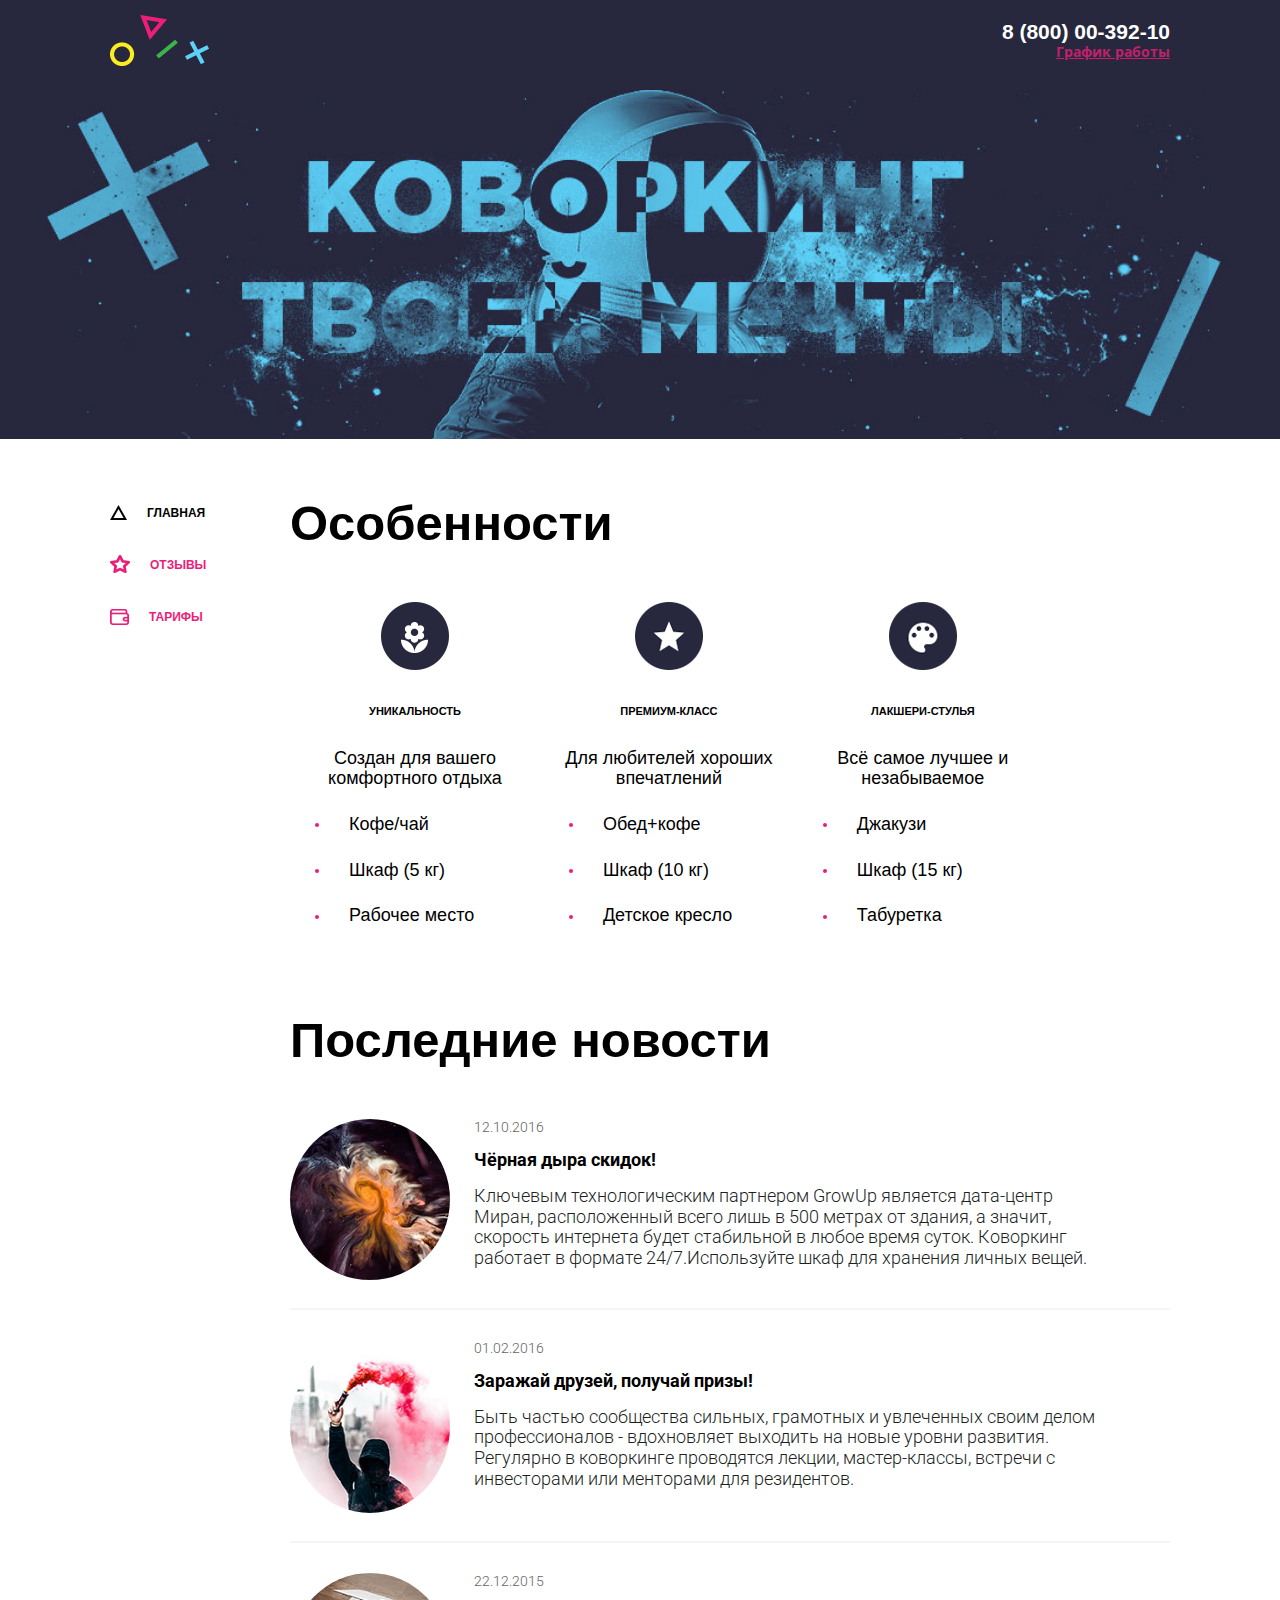
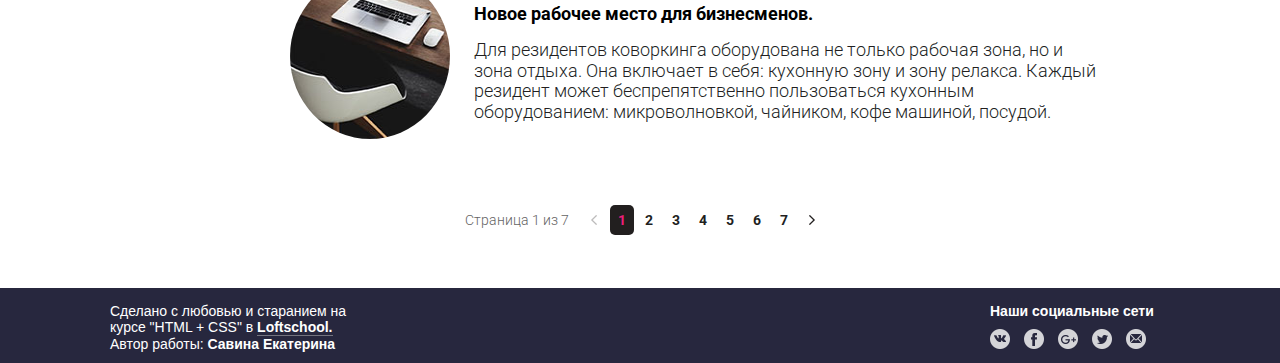
==== commit ca0ed779: "hover" ====
--- a/index.html
+++ b/index.html
@@ -23,6 +23,7 @@
 					<div class="contacts__shed">
 						<a href="#" class="trigger">График работы</a>
 						<div class="dropdown">
+							<div class="triangle"></div>
 							<ul class="contacts__list">
 								<li class="contacts__item contacts__item--time">пн-вс: 09:00-20:00</li>
 								<li class="contacts__item">обед: 14:00-14:30</li>
--- a/css/main.css
+++ b/css/main.css
@@ -110,12 +110,16 @@
 
 .trigger{
 	display: block;
-	min-width: 160px;
+	min-width: 175px;
 	color: #c02169;
 	font-weight: 700;
 	font-size: 14px;
 	font-family: 'Open Sans', sans-serif;
 	padding: 0;
+}
+
+.trigger:hover{
+	color: #7faad4;
 }
 
 .dropdown{
@@ -126,6 +130,44 @@
 	position: absolute;
 	display: none;
 	right: 0;
+	border-radius: 5px;
+}
+
+.triangle{
+	position: absolute;
+	top: -10px;
+	right: 0;
+	/*transform: translateX(-50%);*/
+	height: 10px;
+	width: 20px;
+}
+
+.triangle:after{
+	content: "";
+	display: block;
+	width: 0;
+	height: 0;
+	border: 10px solid transparent;
+	border-top-width: 0px;
+	top: 0;
+	position: absolute;
+	left: 0;
+	transform: translate(-50%);
+	border-bottom-color: #fff;
+}
+
+.triangle:before{
+		content: "";
+		display: block;
+		width: 0;
+		height: 0;
+		border: 12px solid transparent;
+		border-top-width: 0px;
+		top: -2px;
+		position: absolute;
+		left: 0;
+		transform: translate(-50%);
+		border-bottom-color: #dedede;
 }
 
 .contacts__item{
@@ -402,14 +444,11 @@
 }
 
 .pag__link:hover{
-	color: #fff;
-	background-color: #221f1f;
-	padding: 7px 8px;
-	border-radius: 5px;
+	color: #ec1e79;
 }
 
 .pag__link--active{
-	color: #fff;
+	color: #ec1e79;
 	background-color: #221f1f;
 	padding: 7px 8px;
 	border-radius: 5px;
@@ -532,9 +571,6 @@
 
 .bread__item{
 	display: inline-block;
-/*	font-size: 14px;
-	font-style: italic;
-	color: #ec1e79;*/
 }
 
 .bread__link{
@@ -650,6 +686,11 @@
 	text-transform: uppercase;
 	font-size: 12px;
 	font-weight: 700;
+	cursor: pointer;
+}
+
+.form__submit:hover{
+	background-color: #ec1e79;
 }
 
 .prices{
@@ -786,6 +827,11 @@
 	text-decoration: none;
 }
 
+.promo__button:hover{
+	background-color: #ec1e79;
+	color: #fff;
+}
+
 .animated {
 	animation-duration: 1s;
 	animation-fill-mode: both;
